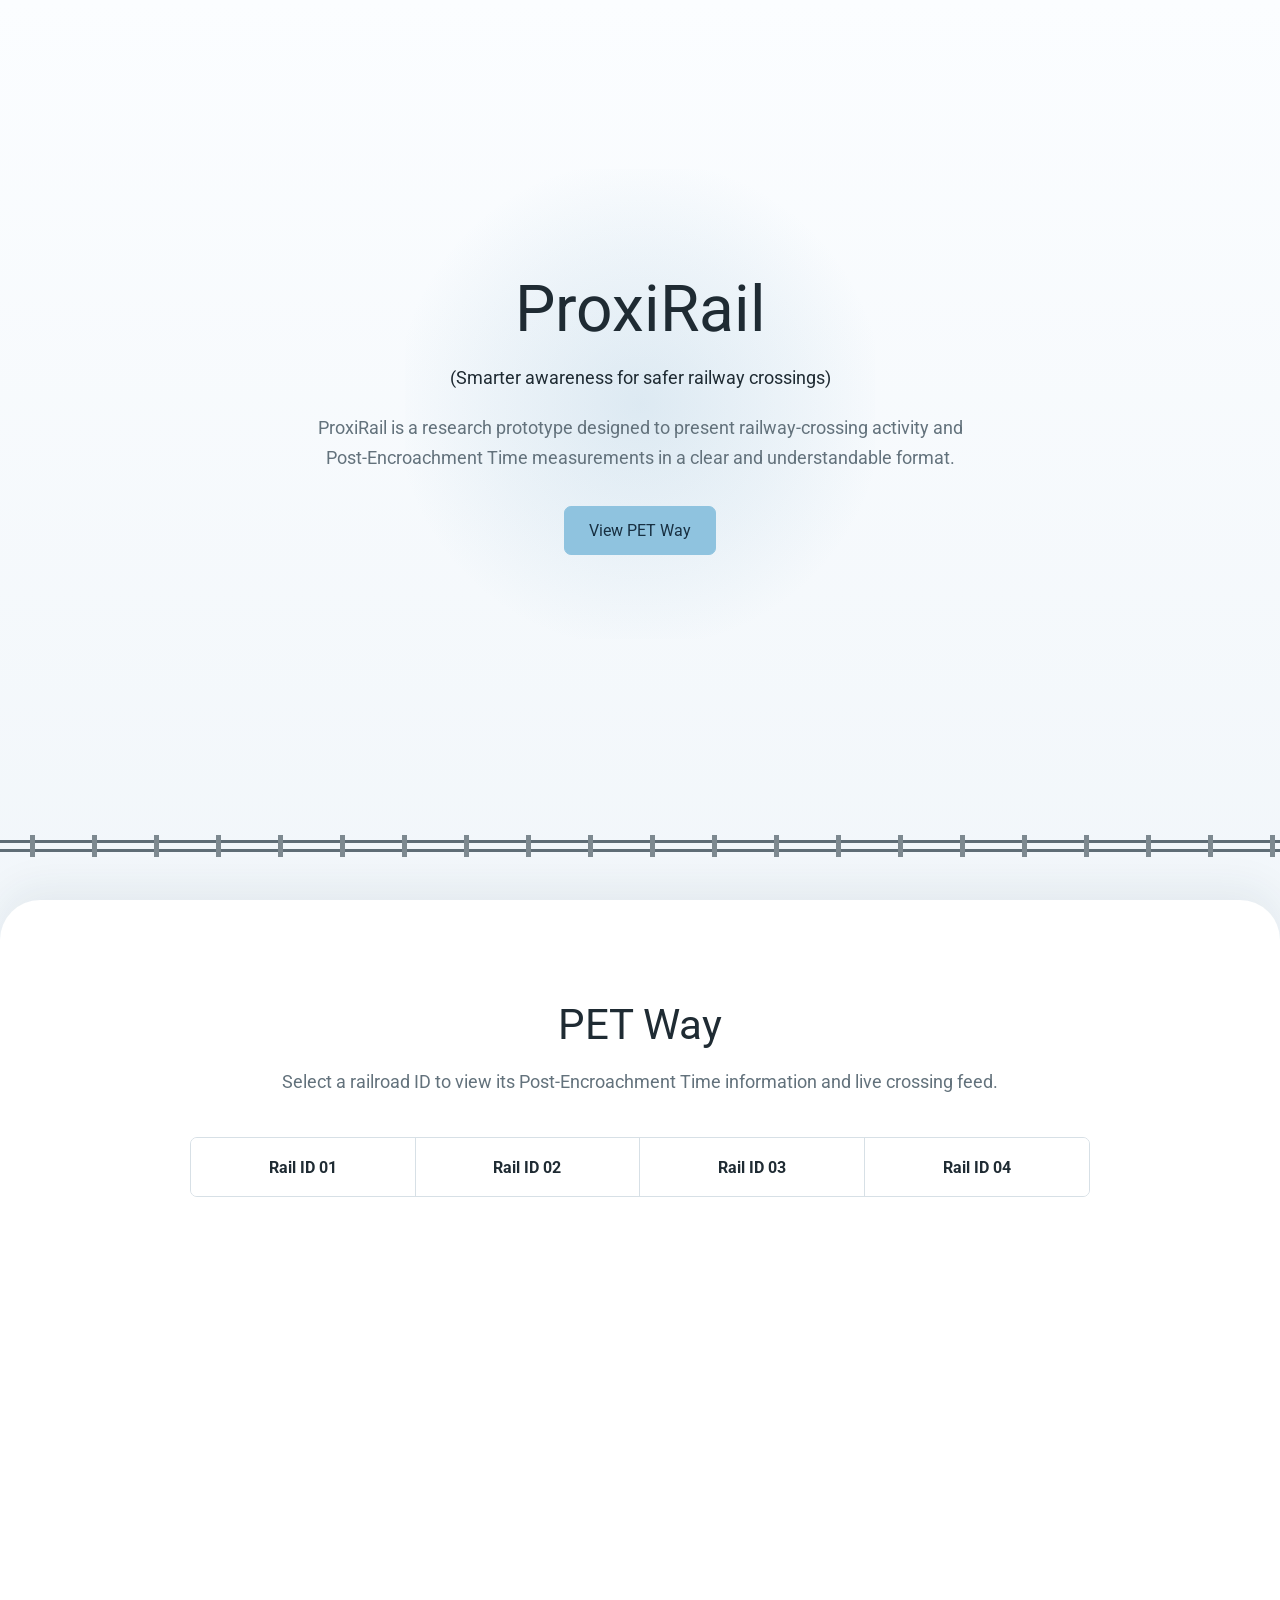
==== Main/Site/ProxiRailWebsite/site/index.html @ d84147f0 "Add files via upload" ====
<!DOCTYPE html>
<html lang="en">
<head>
    <meta charset="UTF-8">

    <meta
        name="viewport"
        content="width=device-width, initial-scale=1.0"
    >

    <title>ProxiRail</title>

    <!-- Roboto font -->
    <link rel="preconnect" href="https://fonts.googleapis.com">

    <link
        rel="preconnect"
        href="https://fonts.gstatic.com"
        crossorigin
    >

    <link
        href="https://fonts.googleapis.com/css2?family=Roboto:wght@400;700&display=swap"
        rel="stylesheet"
    >

    <link rel="stylesheet" href="style.css">
</head>

<body>
    <main>
        <!-- Welcome section -->
        <section class="welcome-section" id="welcome">
            <div class="welcome-content" id="welcomeContent">
                <h1 class="welcome-title">
                    ProxiRail
                </h1>

                <p class="welcome-subheading">
                    (Smarter awareness for safer railway crossings)
                </p>

                <p class="welcome-description">
                    ProxiRail is a research prototype designed to present
                    railway-crossing activity and Post-Encroachment Time
                    measurements in a clear and understandable format.
                </p>

                <button
                    class="main-button"
                    id="petWayButton"
                    type="button"
                >
                    View PET Way
                </button>
            </div>

            <!-- Train image -->
            <img
                class="moving-train"
                id="movingTrain"
                src="images/train.png"
                alt="Tri-Rail train"
            >

            <!-- Pedestrian image -->
            <img
                class="pedestrian"
                id="pedestrian"
                src="images/pedestrian.png"
                alt=""
                aria-hidden="true"
            >

            <!-- Railroad track -->
            <div
                class="welcome-track"
                aria-hidden="true"
            ></div>
        </section>

        <!-- PET Way section -->
        <section class="pet-section" id="pet-way">
            <div class="section-container">
                <div class="pet-heading">
                    <h2>
                        PET Way
                    </h2>

                    <p>
                        Select a railroad ID to view its
                        Post-Encroachment Time information and live
                        crossing feed.
                    </p>
                </div>

                <!-- Railroad ID buttons -->
                <div class="railroad-options">
                    <button
                        class="railroad-option"
                        type="button"
                        data-rail-id="Rail ID 01"
                    >
                        Rail ID 01
                    </button>

                    <button
                        class="railroad-option"
                        type="button"
                        data-rail-id="Rail ID 02"
                    >
                        Rail ID 02
                    </button>

                    <button
                        class="railroad-option"
                        type="button"
                        data-rail-id="Rail ID 03"
                    >
                        Rail ID 03
                    </button>

                    <button
                        class="railroad-option"
                        type="button"
                        data-rail-id="Rail ID 04"
                    >
                        Rail ID 04
                    </button>
                </div>

                <!-- Hidden until a Rail ID is selected -->
                <div
                    class="railroad-display"
                    id="railroadDisplay"
                    hidden
                >
                    <p class="selected-rail-label">
                        Selected railroad
                    </p>

                    <h3
                        class="selected-rail-id"
                        id="selectedRailId"
                    >
                        Rail ID
                    </h3>

                    <!-- PET measurements -->
                    <div class="metric-grid">
                        <article class="metric-box">
                            <p class="metric-label">
                                Minimum PET
                            </p>

                            <p class="metric-value">
                                1.3 seconds
                            </p>

                            <p class="metric-note">
                                Prototype data — not live
                            </p>
                        </article>

                        <article class="metric-box">
                            <p class="metric-label">
                                Average PET
                            </p>

                            <p class="metric-value">
                                2.5 seconds
                            </p>

                            <p class="metric-note">
                                Prototype data — not live
                            </p>
                        </article>

                        <article class="metric-box">
                            <p class="metric-label">
                                Conflict events
                            </p>

                            <p class="metric-value">
                                18
                            </p>

                            <p class="metric-note">
                                Prototype data — not live
                            </p>
                        </article>

                        <article class="metric-box">
                            <p class="metric-label">
                                PET risk category
                            </p>

                            <p class="metric-value">
                                High
                            </p>

                            <p class="metric-note">
                                Prototype data — not live
                            </p>
                        </article>
                    </div>

                    <!-- Future live-feed area -->
                    <div class="feed-placeholder">
                        <p>
                            Live crossing feed will appear here.
                        </p>
                    </div>
                </div>
            </div>
        </section>
    </main>

    <script src="script.js"></script>
</body>
</html>
---- Main/Site/ProxiRailWebsite/site/style.css ----
:root {
    font-family: "Roboto", sans-serif;

    --surface: #ffffff;
    --text: #1f2b33;
    --secondary-text: #63727c;

    --accent: #8fc3df;
    --accent-hover: #73aecf;

    --border: #d7e0e6;
}

/* General page settings */

* {
    box-sizing: border-box;
}

html {
    scroll-behavior: smooth;
}

body {
    margin: 0;

    background: linear-gradient(
        180deg,
        #fbfdff 0%,
        #f1f6fa 55%,
        #e8f0f5 100%
    );

    color: var(--text);

    font-family: "Roboto", sans-serif;
    font-weight: 400;
}

button,
input,
select,
textarea {
    font-family: "Roboto", sans-serif;
}

button {
    color: inherit;
}

[hidden] {
    display: none !important;
}

/* Welcome section */

.welcome-section {
    position: relative;

    min-height: 100vh;

    display: flex;
    align-items: center;
    justify-content: center;

    padding: 40px 24px 110px;

    background: transparent;
    overflow: hidden;
}

.welcome-content {
    position: relative;
    z-index: 3;

    width: 100%;
    max-width: 760px;

    text-align: center;

    transition:
        opacity 600ms ease,
        transform 600ms ease;
}

/* Soft blue glow */

.welcome-content::before {
    content: "";

    position: absolute;
    z-index: -1;

    left: 50%;
    top: 46%;

    width: 470px;
    height: 470px;

    transform: translate(-50%, -50%);

    background: radial-gradient(
        circle,
        rgba(91, 151, 190, 0.17) 0%,
        rgba(91, 151, 190, 0.07) 46%,
        transparent 74%
    );

    pointer-events: none;
}

.welcome-title {
    margin: 0;

    font-size: 64px;
    line-height: 1.1;
    font-weight: 400;

    opacity: 0;
    transform: translateY(20px);
}

.welcome-subheading {
    margin: 18px 0 0;

    font-size: 18px;
    line-height: 1.5;
    font-weight: 400;

    opacity: 0;
    transform: translateY(20px);
}

.welcome-description {
    max-width: 680px;
    margin: 22px auto 0;

    color: var(--secondary-text);

    font-size: 18px;
    line-height: 1.7;

    opacity: 0;
    transform: translateY(20px);
}

.main-button {
    margin-top: 32px;
    padding: 14px 24px;

    color: #183042;
    background: var(--accent);

    border: 1px solid var(--accent);
    border-radius: 7px;

    font-size: 16px;
    font-weight: 400;

    cursor: pointer;

    opacity: 0;
    transform: translateY(20px);

    transition:
        background 180ms ease,
        border-color 180ms ease,
        transform 180ms ease;
}

.main-button:hover {
    background: var(--accent-hover);
    border-color: var(--accent-hover);

    transform: translateY(-2px);
}

.main-button:focus-visible {
    outline: 3px solid rgba(115, 174, 207, 0.35);
    outline-offset: 4px;
}

/* Welcome opening animation */

body.page-loaded .welcome-title {
    animation: fade-up 800ms ease 300ms forwards;
}

body.page-loaded .welcome-subheading {
    animation: fade-up 800ms ease 600ms forwards;
}

body.page-loaded .welcome-description {
    animation: fade-up 800ms ease 900ms forwards;
}

body.page-loaded .main-button {
    animation: fade-up 800ms ease 1100ms forwards;
}

@keyframes fade-up {
    from {
        opacity: 0;
        transform: translateY(20px);
    }

    to {
        opacity: 1;
        transform: translateY(0);
    }
}

/* Railroad track */

.welcome-track {
    position: absolute;
    z-index: 1;

    left: 0;
    right: 0;
    bottom: 48px;

    height: 12px;

    border-top: 3px solid #5f6d76;
    border-bottom: 3px solid #5f6d76;
}

.welcome-track::after {
    content: "";

    position: absolute;

    left: 0;
    right: 0;
    top: -8px;

    height: 22px;

    background: repeating-linear-gradient(
        90deg,
        transparent 0,
        transparent 30px,
        #7d8990 30px,
        #7d8990 35px,
        transparent 35px,
        transparent 62px
    );
}

/* Train image */

.moving-train {
    position: absolute;
    z-index: 5;

    left: 100%;
    bottom: -25px;

    width: clamp(320px, 42vw, 570px);
    height: auto;

    opacity: 0;

    pointer-events: none;
    user-select: none;

    will-change: left, opacity;
}

/* Pedestrian image */

.pedestrian {
    position: absolute;
    z-index: 6;

    left: 9%;
    bottom: 46px;

    width: clamp(90px, 10vw, 135px);
    height: auto;

    opacity: 0;

    pointer-events: none;
    user-select: none;

    will-change: opacity, transform;
}

/* Fade out welcome information */

.welcome-section.is-departing .welcome-content {
    opacity: 0;
    transform: translateY(-20px);
}

/* Pedestrian gradually appears */

.welcome-section.is-departing .pedestrian {
    animation:
        proxirail-pedestrian-appear
        4200ms
        ease
        forwards;
}

@keyframes proxirail-pedestrian-appear {
    0%,
    35% {
        opacity: 0;
        transform: translateY(12px);
    }

    52% {
        opacity: 0.18;
        transform: translateY(7px);
    }

    72% {
        opacity: 0.55;
        transform: translateY(2px);
    }

    100% {
        opacity: 1;
        transform: translateY(0);
    }
}

/*
    Train sequence:
    1. Enters quickly
    2. Begins slowing
    3. Covers less distance
    4. Stops before the pedestrian
*/

.welcome-section.is-departing .moving-train {
    animation:
        proxirail-train-slow-stop
        4200ms
        linear
        forwards;
}

@keyframes proxirail-train-slow-stop {
    0% {
        left: 100%;
        opacity: 0;
    }

    8% {
        left: 92%;
        opacity: 1;
    }

    /* Fast movement */

    35% {
        left: 58%;
        opacity: 1;
    }

    /* Begins slowing */

    58% {
        left: 34%;
        opacity: 1;
    }

    /* Slower */

    75% {
        left: 25%;
        opacity: 1;
    }

    /* Almost stopped */

    88% {
        left: 22.5%;
        opacity: 1;
    }

    /* Final slow movement */

    96% {
        left: 22.1%;
        opacity: 1;
    }

    /* Fully stopped */

    100% {
        left: 22%;
        opacity: 1;
    }
}

/* PET Way section */

.pet-section {
    position: relative;

    min-height: 100vh;
    padding: 100px 24px;

    background: var(--surface);

    border-top-left-radius: 40px;
    border-top-right-radius: 40px;

    box-shadow:
        0 -12px 40px rgba(31, 58, 77, 0.07);
}

.section-container {
    width: 100%;
    max-width: 1200px;

    margin: 0 auto;
}

.pet-heading {
    max-width: 720px;

    margin: 0 auto;
    text-align: center;
}

.pet-heading h2 {
    margin: 0;

    font-size: 42px;
    line-height: 1.2;
    font-weight: 400;
}

.pet-heading p {
    margin: 18px 0 0;

    color: var(--secondary-text);

    font-size: 18px;
    line-height: 1.6;
}

/* Railroad ID row */

.railroad-options {
    display: grid;
    grid-template-columns: repeat(4, minmax(140px, 1fr));

    width: 100%;
    max-width: 900px;

    margin: 40px auto 0;

    background: var(--surface);

    border: 1px solid var(--border);
    border-radius: 7px;

    overflow: hidden;
}

.railroad-option {
    min-height: 58px;
    padding: 14px 18px;

    color: var(--text);
    background: var(--surface);

    border: 0;
    border-right: 1px solid var(--border);

    font-size: 16px;
    font-weight: 700;
    text-align: center;
    white-space: nowrap;

    cursor: pointer;

    transition:
        background 180ms ease,
        color 180ms ease;
}

.railroad-option:last-child {
    border-right: 0;
}

.railroad-option:hover {
    background: #eef6fa;
}

.railroad-option.selected {
    color: #183042;
    background: var(--accent);
}

.railroad-option:focus-visible {
    position: relative;
    z-index: 1;

    outline: 3px solid rgba(115, 174, 207, 0.42);
    outline-offset: -3px;
}

/* Selected railroad information */

.railroad-display {
    margin-top: 60px;
    padding-top: 36px;

    border-top: 1px solid var(--border);
}

.selected-rail-label {
    margin: 0;

    color: var(--secondary-text);

    font-size: 14px;
    line-height: 1.4;
}

.selected-rail-id {
    margin: 7px 0 0;

    font-size: 28px;
    line-height: 1.3;
    font-weight: 400;
}

/* PET metric boxes */

.metric-grid {
    display: grid;
    grid-template-columns: repeat(4, minmax(0, 1fr));

    gap: 20px;
    margin-top: 32px;
}

.metric-box {
    min-height: 170px;
    padding: 24px;

    background: linear-gradient(
        180deg,
        #f8fbfd 0%,
        #f1f6f9 100%
    );

    border: 1px solid var(--border);
    border-radius: 7px;
}

.metric-label {
    margin: 0;

    color: var(--secondary-text);

    font-size: 15px;
    line-height: 1.4;
}

.metric-value {
    margin: 22px 0 0;

    font-size: 28px;
    line-height: 1.2;
}

.metric-note {
    margin: 22px 0 0;

    color: var(--secondary-text);

    font-size: 13px;
    line-height: 1.4;
}

/* Future live-feed area */

.feed-placeholder {
    min-height: 320px;

    display: flex;
    align-items: center;
    justify-content: center;

    margin-top: 32px;
    padding: 24px;

    color: var(--secondary-text);

    background: linear-gradient(
        180deg,
        #f8fbfd 0%,
        #f1f6f9 100%
    );

    border: 1px dashed #aabac4;
    border-radius: 7px;

    text-align: center;
}

.feed-placeholder p {
    margin: 0;

    font-size: 15px;
    line-height: 1.5;
}

/* Tablet layout */

@media (max-width: 900px) {
    .welcome-title {
        font-size: 50px;
    }

    .pet-heading h2 {
        font-size: 38px;
    }

    .metric-grid {
        grid-template-columns: repeat(2, minmax(0, 1fr));
    }
}

/* Smaller screens */

@media (max-width: 700px) {
    .railroad-options {
        display: flex;

        max-width: 100%;

        overflow-x: auto;
        overflow-y: hidden;
    }

    .railroad-option {
        flex: 0 0 150px;

        min-height: 54px;
        padding: 13px 16px;

        font-size: 15px;
    }
}

/* Mobile layout */

@media (max-width: 600px) {
    .welcome-section {
        padding: 32px 18px 95px;
    }

    .welcome-content::before {
        width: 330px;
        height: 330px;
    }

    .welcome-title {
        font-size: 40px;
    }

    .welcome-subheading {
        font-size: 15px;
    }

    .welcome-description {
        font-size: 16px;
    }

    .main-button {
        padding: 13px 21px;
        font-size: 15px;
    }

    .welcome-track {
        bottom: 42px;
    }

    .moving-train {
        bottom: -27px;
        width: 330px;
    }

    .pedestrian {
        left: 5%;
        bottom: 40px;

        width: 88px;
    }

    @keyframes proxirail-train-slow-stop {
        0% {
            left: 100%;
            opacity: 0;
        }

        8% {
            left: 90%;
            opacity: 1;
        }

        35% {
            left: 54%;
            opacity: 1;
        }

        58% {
            left: 34%;
            opacity: 1;
        }

        75% {
            left: 27%;
            opacity: 1;
        }

        88% {
            left: 24.5%;
            opacity: 1;
        }

        96% {
            left: 24.1%;
            opacity: 1;
        }

        100% {
            left: 24%;
            opacity: 1;
        }
    }

    .pet-section {
        padding: 72px 18px;

        border-top-left-radius: 28px;
        border-top-right-radius: 28px;
    }

    .pet-heading h2 {
        font-size: 32px;
    }

    .pet-heading p {
        font-size: 16px;
    }

    .railroad-options {
        margin-top: 38px;
    }

    .railroad-display {
        margin-top: 48px;
        padding-top: 30px;
    }

    .selected-rail-id {
        font-size: 24px;
    }

    .metric-grid {
        grid-template-columns: 1fr;
    }

    .metric-value {
        font-size: 26px;
    }

    .feed-placeholder {
        min-height: 240px;
    }
}

/* Reduced-motion accessibility */

@media (prefers-reduced-motion: reduce) {
    html {
        scroll-behavior: auto;
    }

    .welcome-title,
    .welcome-subheading,
    .welcome-description,
    .main-button {
        opacity: 1;
        transform: none;

        animation: none !important;
    }

    .welcome-section.is-departing .welcome-content {
        opacity: 1;
        transform: none;
    }

    .moving-train,
    .pedestrian {
        display: none;
    }

    .main-button,
    .railroad-option,
    .welcome-content {
        transition: none;
    }
}
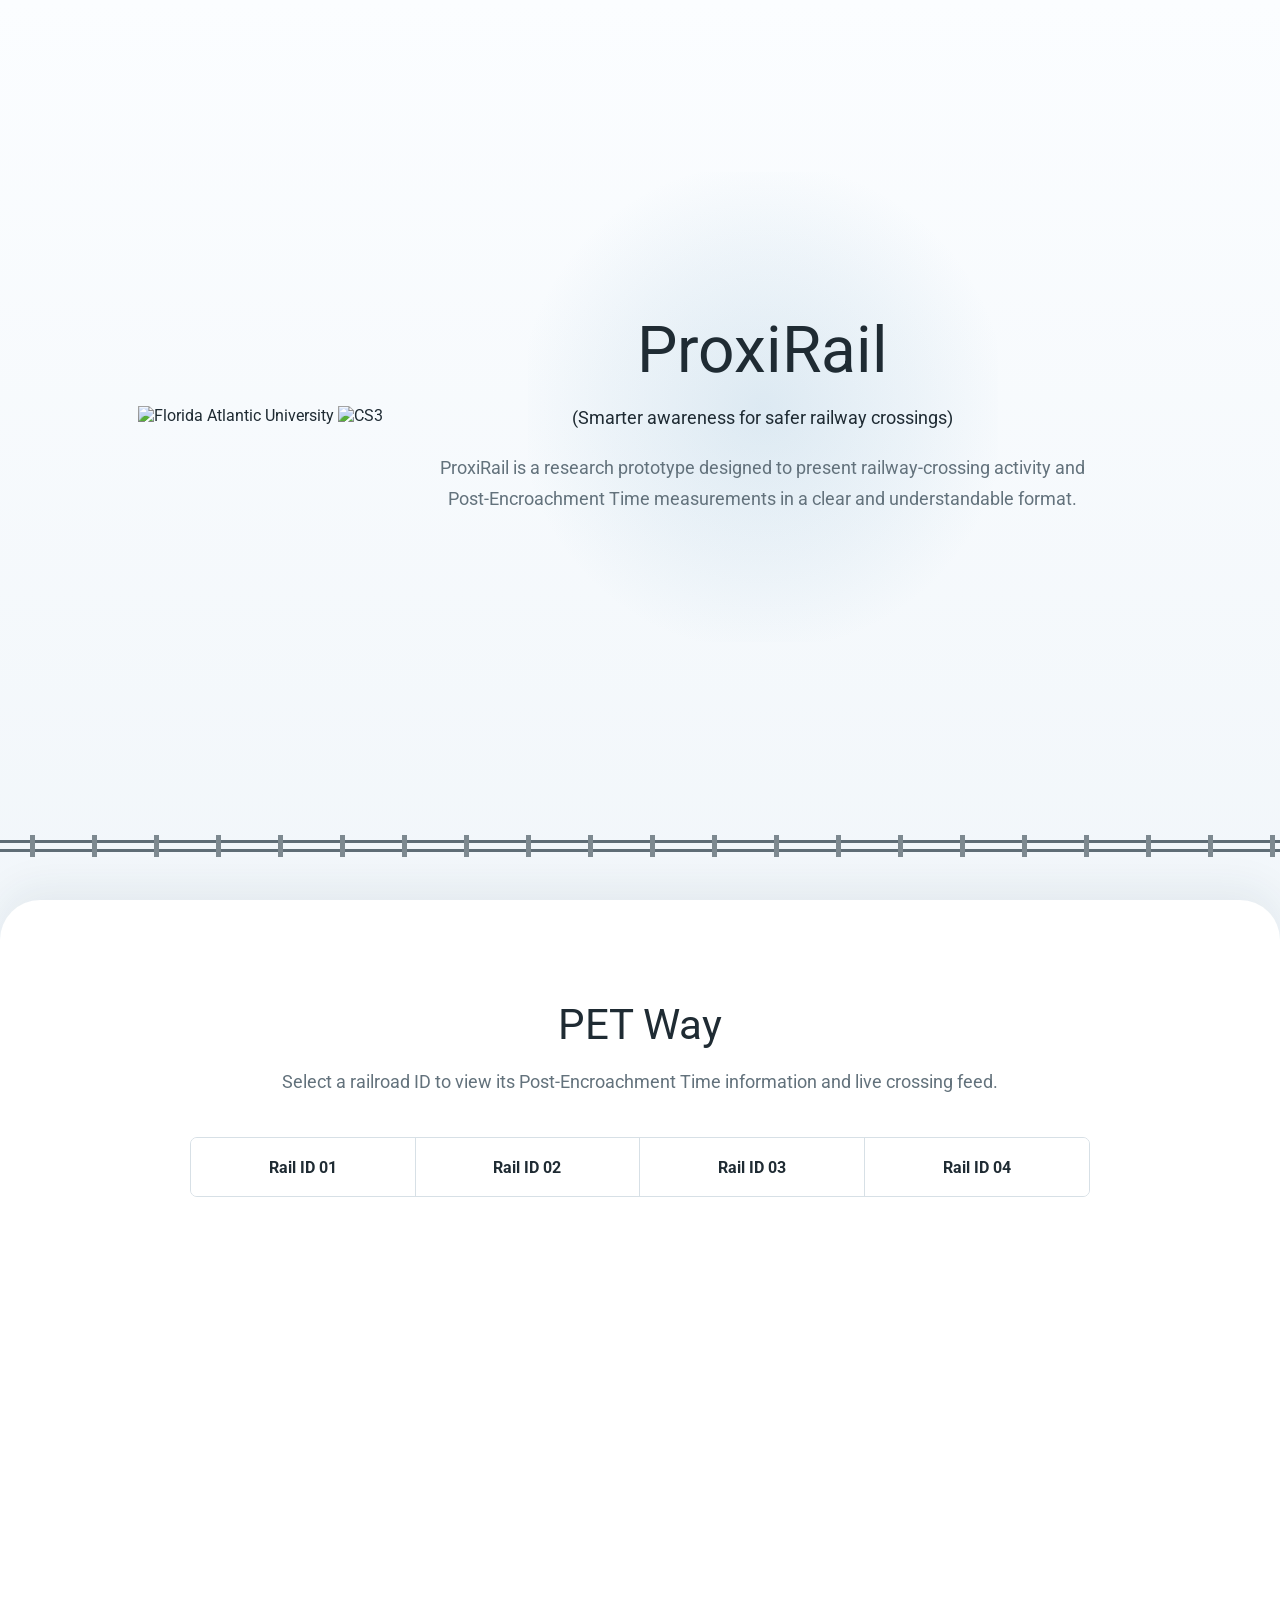
==== commit b4c6cc44: "Update index.html" ====
--- a/Main/Site/ProxiRailWebsite/site/index.html
+++ b/Main/Site/ProxiRailWebsite/site/index.html
@@ -31,6 +31,21 @@
     <main>
         <!-- Welcome section -->
         <section class="welcome-section" id="welcome">
+
+<!-- Organization logos -->
+<div class="organization-logos">
+    <img
+        class="organization-logo fau-logo"
+        src="images/fau.png"
+        alt="Florida Atlantic University"
+    >
+
+    <img
+        class="organization-logo cs3-logo"
+        src="images/cs3.png"
+        alt="CS3"
+    >
+</div>
             <div class="welcome-content" id="welcomeContent">
                 <h1 class="welcome-title">
                     ProxiRail
@@ -46,13 +61,7 @@
                     measurements in a clear and understandable format.
                 </p>
 
-                <button
-                    class="main-button"
-                    id="petWayButton"
-                    type="button"
-                >
-                    View PET Way
-                </button>
+                
             </div>
 
             <!-- Train image -->
@@ -63,14 +72,7 @@
                 alt="Tri-Rail train"
             >
 
-            <!-- Pedestrian image -->
-            <img
-                class="pedestrian"
-                id="pedestrian"
-                src="images/pedestrian.png"
-                alt=""
-                aria-hidden="true"
-            >
+            
 
             <!-- Railroad track -->
             <div
@@ -102,6 +104,7 @@
                         data-rail-id="Rail ID 01"
                     >
                         Rail ID 01
+
                     </button>
 
                     <button
@@ -218,4 +221,4 @@
 
     <script src="script.js"></script>
 </body>
-</html>+</html>
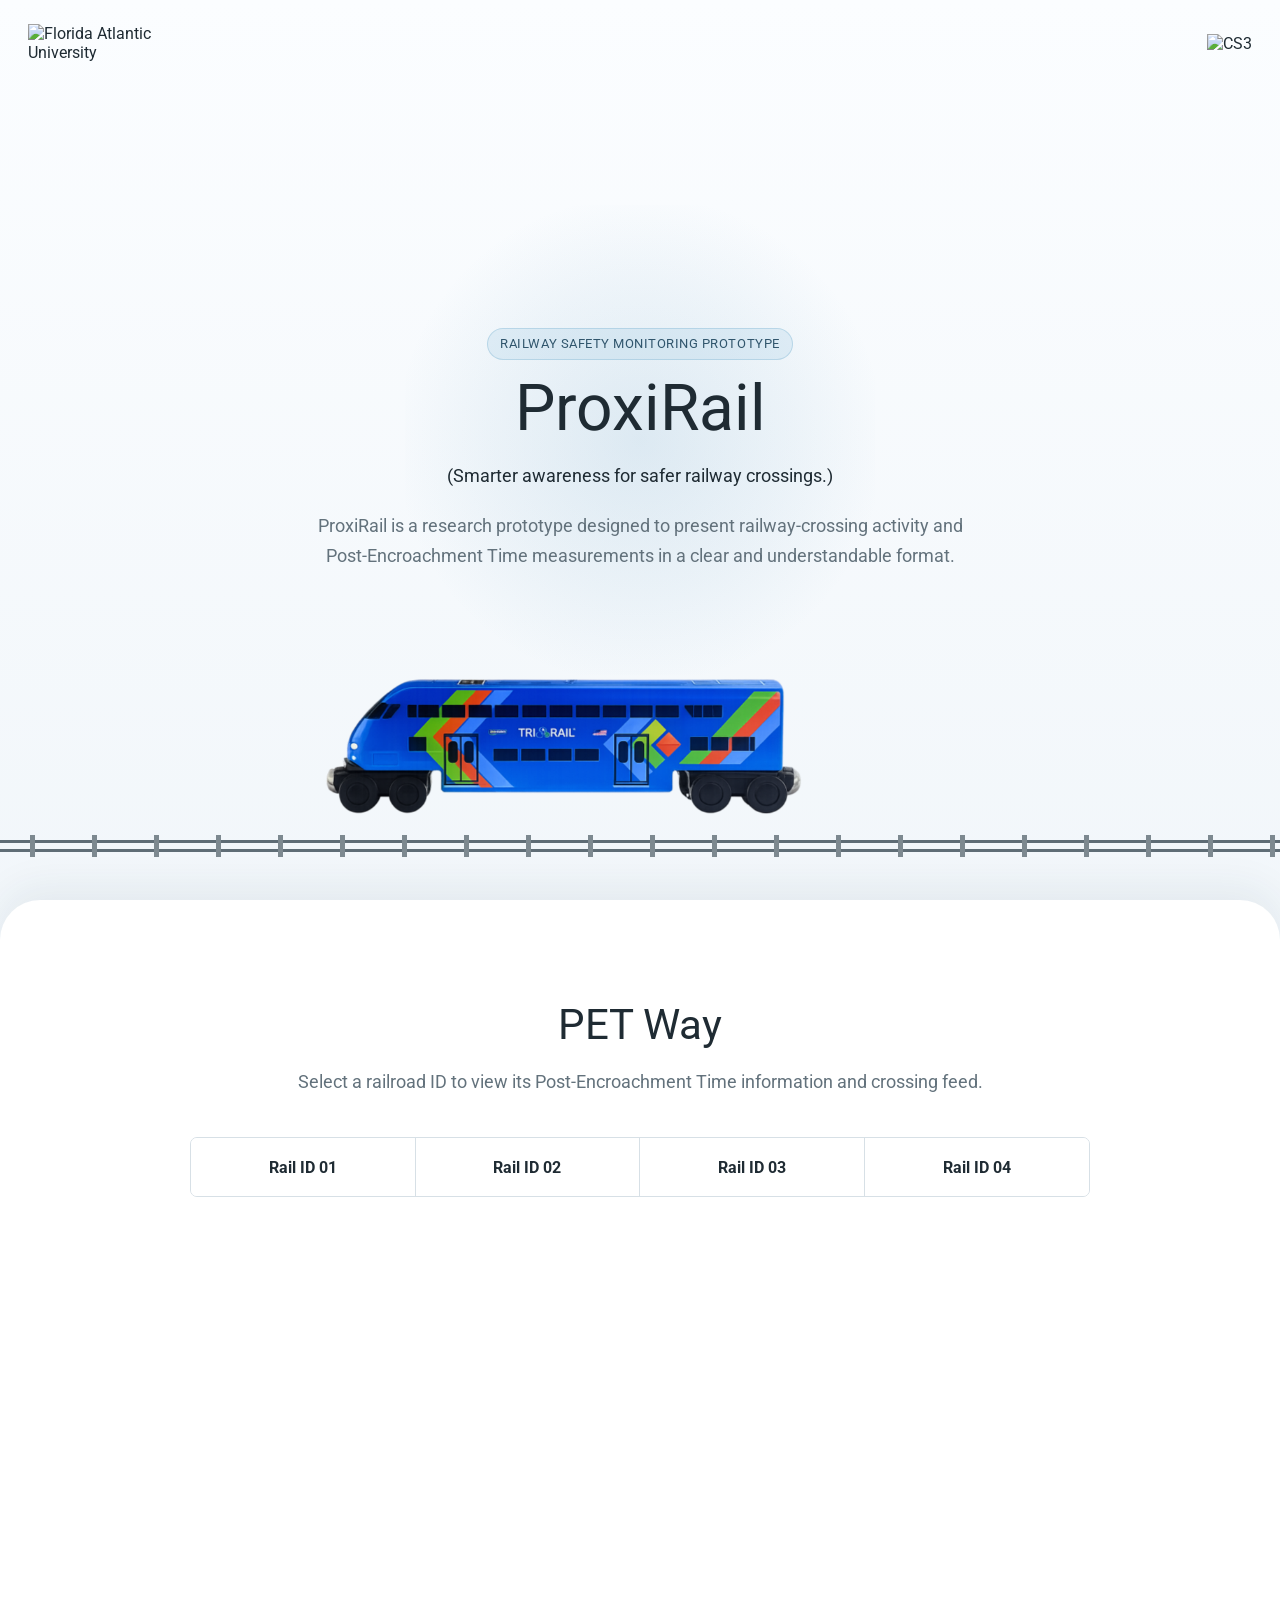
==== commit 7c5ddd38: "Update index.html" ====
--- a/Main/Site/ProxiRailWebsite/site/index.html
+++ b/Main/Site/ProxiRailWebsite/site/index.html
@@ -8,6 +8,11 @@
         content="width=device-width, initial-scale=1.0"
     >
 
+    <meta
+        name="description"
+        content="ProxiRail presents railway-crossing activity and Post-Encroachment Time information."
+    >
+
     <title>ProxiRail</title>
 
     <!-- Roboto font -->
@@ -24,35 +29,51 @@
         rel="stylesheet"
     >
 
+    <!-- Website CSS -->
     <link rel="stylesheet" href="style.css">
 </head>
 
 <body>
     <main>
         <!-- Welcome section -->
-        <section class="welcome-section" id="welcome">
-
-<!-- Organization logos -->
-<div class="organization-logos">
-    <img
-        class="organization-logo fau-logo"
-        src="images/fau.png"
-        alt="Florida Atlantic University"
-    >
-
-    <img
-        class="organization-logo cs3-logo"
-        src="images/cs3.png"
-        alt="CS3"
-    >
-</div>
-            <div class="welcome-content" id="welcomeContent">
-                <h1 class="welcome-title">
+        <section
+            class="welcome-section"
+            id="welcome"
+            aria-labelledby="welcomeTitle"
+        >
+            <!-- FAU and CS3 logos -->
+            <div class="organization-logos">
+                <img
+                    class="organization-logo fau-logo"
+                    src="images/fau.png"
+                    alt="Florida Atlantic University"
+                >
+
+                <img
+                    class="organization-logo cs3-logo"
+                    src="images/cs3.png"
+                    alt="CS3"
+                >
+            </div>
+
+            <!-- Welcome information -->
+            <div
+                class="welcome-content"
+                id="welcomeContent"
+            >
+                <p class="scene-label">
+                    Railway safety monitoring prototype
+                </p>
+
+                <h1
+                    class="welcome-title"
+                    id="welcomeTitle"
+                >
                     ProxiRail
                 </h1>
 
                 <p class="welcome-subheading">
-                    (Smarter awareness for safer railway crossings)
+                    (Smarter awareness for safer railway crossings.)
                 </p>
 
                 <p class="welcome-description">
@@ -60,8 +81,6 @@
                     railway-crossing activity and Post-Encroachment Time
                     measurements in a clear and understandable format.
                 </p>
-
-                
             </div>
 
             <!-- Train image -->
@@ -69,10 +88,8 @@
                 class="moving-train"
                 id="movingTrain"
                 src="images/train.png"
-                alt="Tri-Rail train"
+                alt="Tri-Rail train moving along the railroad track"
             >
-
-            
 
             <!-- Railroad track -->
             <div
@@ -82,29 +99,36 @@
         </section>
 
         <!-- PET Way section -->
-        <section class="pet-section" id="pet-way">
+        <section
+            class="pet-section"
+            id="pet-way"
+            aria-labelledby="petWayTitle"
+        >
             <div class="section-container">
+                <!-- PET Way heading -->
                 <div class="pet-heading">
-                    <h2>
+                    <h2 id="petWayTitle">
                         PET Way
                     </h2>
 
                     <p>
                         Select a railroad ID to view its
-                        Post-Encroachment Time information and live
+                        Post-Encroachment Time information and
                         crossing feed.
                     </p>
                 </div>
 
-                <!-- Railroad ID buttons -->
-                <div class="railroad-options">
+                <!-- Railroad ID selection -->
+                <div
+                    class="railroad-options"
+                    aria-label="Railroad locations"
+                >
                     <button
                         class="railroad-option"
                         type="button"
                         data-rail-id="Rail ID 01"
                     >
                         Rail ID 01
-
                     </button>
 
                     <button
@@ -156,7 +180,10 @@
                                 Minimum PET
                             </p>
 
-                            <p class="metric-value">
+                            <p
+                                class="metric-value"
+                                id="minimumPet"
+                            >
                                 1.3 seconds
                             </p>
 
@@ -170,7 +197,10 @@
                                 Average PET
                             </p>
 
-                            <p class="metric-value">
+                            <p
+                                class="metric-value"
+                                id="averagePet"
+                            >
                                 2.5 seconds
                             </p>
 
@@ -184,7 +214,10 @@
                                 Conflict events
                             </p>
 
-                            <p class="metric-value">
+                            <p
+                                class="metric-value"
+                                id="conflictEvents"
+                            >
                                 18
                             </p>
 
@@ -198,7 +231,10 @@
                                 PET risk category
                             </p>
 
-                            <p class="metric-value">
+                            <p
+                                class="metric-value"
+                                id="riskCategory"
+                            >
                                 High
                             </p>
 
@@ -208,10 +244,13 @@
                         </article>
                     </div>
 
-                    <!-- Future live-feed area -->
-                    <div class="feed-placeholder">
+                    <!-- Future crossing feed -->
+                    <div
+                        class="feed-placeholder"
+                        id="crossingFeed"
+                    >
                         <p>
-                            Live crossing feed will appear here.
+                            The crossing feed will appear here.
                         </p>
                     </div>
                 </div>
@@ -219,6 +258,7 @@
         </section>
     </main>
 
+    <!-- Website JavaScript -->
     <script src="script.js"></script>
 </body>
 </html>
--- a/Main/Site/ProxiRailWebsite/site/style.css
+++ b/Main/Site/ProxiRailWebsite/site/style.css
@@ -1,6 +1,4 @@
 :root {
-    font-family: "Roboto", sans-serif;
-
     --surface: #ffffff;
     --text: #1f2b33;
     --secondary-text: #63727c;
@@ -33,7 +31,7 @@
 
     color: var(--text);
 
-    font-family: "Roboto", sans-serif;
+    font-family: "Roboto", Arial, sans-serif;
     font-weight: 400;
 }
 
@@ -41,14 +39,16 @@
 input,
 select,
 textarea {
-    font-family: "Roboto", sans-serif;
-}
-
-button {
-    color: inherit;
+    font-family: inherit;
 }
 
 [hidden] {
+    display: none !important;
+}
+
+/* Hide the old PET Way button */
+
+.main-button {
     display: none !important;
 }
 
@@ -63,7 +63,7 @@
     align-items: center;
     justify-content: center;
 
-    padding: 40px 24px 110px;
+    padding: 110px 24px 110px;
 
     background: transparent;
     overflow: hidden;
@@ -83,7 +83,7 @@
         transform 600ms ease;
 }
 
-/* Soft blue glow */
+/* Soft blue glow behind the welcome text */
 
 .welcome-content::before {
     content: "";
@@ -109,6 +109,8 @@
     pointer-events: none;
 }
 
+/* Welcome title */
+
 .welcome-title {
     margin: 0;
 
@@ -120,6 +122,8 @@
     transform: translateY(20px);
 }
 
+/* Welcome subheading */
+
 .welcome-subheading {
     margin: 18px 0 0;
 
@@ -130,6 +134,8 @@
     opacity: 0;
     transform: translateY(20px);
 }
+
+/* Welcome description */
 
 .welcome-description {
     max-width: 680px;
@@ -139,63 +145,24 @@
 
     font-size: 18px;
     line-height: 1.7;
+    font-weight: 400;
 
     opacity: 0;
     transform: translateY(20px);
 }
 
-.main-button {
-    margin-top: 32px;
-    padding: 14px 24px;
-
-    color: #183042;
-    background: var(--accent);
-
-    border: 1px solid var(--accent);
-    border-radius: 7px;
-
-    font-size: 16px;
-    font-weight: 400;
-
-    cursor: pointer;
-
-    opacity: 0;
-    transform: translateY(20px);
-
-    transition:
-        background 180ms ease,
-        border-color 180ms ease,
-        transform 180ms ease;
-}
-
-.main-button:hover {
-    background: var(--accent-hover);
-    border-color: var(--accent-hover);
-
-    transform: translateY(-2px);
-}
-
-.main-button:focus-visible {
-    outline: 3px solid rgba(115, 174, 207, 0.35);
-    outline-offset: 4px;
-}
-
-/* Welcome opening animation */
+/* Welcome text opening animation */
 
 body.page-loaded .welcome-title {
-    animation: fade-up 800ms ease 300ms forwards;
+    animation: fade-up 650ms ease 150ms forwards;
 }
 
 body.page-loaded .welcome-subheading {
-    animation: fade-up 800ms ease 600ms forwards;
+    animation: fade-up 650ms ease 350ms forwards;
 }
 
 body.page-loaded .welcome-description {
-    animation: fade-up 800ms ease 900ms forwards;
-}
-
-body.page-loaded .main-button {
-    animation: fade-up 800ms ease 1100ms forwards;
+    animation: fade-up 650ms ease 550ms forwards;
 }
 
 @keyframes fade-up {
@@ -208,6 +175,42 @@
         opacity: 1;
         transform: translateY(0);
     }
+}
+
+/* FAU and CS3 logos */
+
+.organization-logos {
+    position: absolute;
+    z-index: 50;
+
+    top: 24px;
+    left: 28px;
+    right: 28px;
+
+    display: flex;
+    align-items: center;
+    justify-content: space-between;
+
+    pointer-events: none;
+}
+
+.organization-logo {
+    display: block;
+
+    width: auto;
+    height: auto;
+
+    object-fit: contain;
+}
+
+.fau-logo {
+    max-width: 145px;
+    max-height: 70px;
+}
+
+.cs3-logo {
+    max-width: 125px;
+    max-height: 70px;
 }
 
 /* Railroad track */
@@ -268,78 +271,27 @@
     will-change: left, opacity;
 }
 
-/* Pedestrian image */
-
-.pedestrian {
-    position: absolute;
-    z-index: 6;
-
-    left: 9%;
-    bottom: 46px;
-
-    width: clamp(90px, 10vw, 135px);
-    height: auto;
-
-    opacity: 0;
-
-    pointer-events: none;
-    user-select: none;
-
-    will-change: opacity, transform;
-}
-
-/* Fade out welcome information */
-
-.welcome-section.is-departing .welcome-content {
+/*
+    JavaScript adds the auto-sequence class
+    after the visitor has 10 seconds to read.
+*/
+
+.welcome-section.auto-sequence .welcome-content {
     opacity: 0;
     transform: translateY(-20px);
 }
 
-/* Pedestrian gradually appears */
-
-.welcome-section.is-departing .pedestrian {
-    animation:
-        proxirail-pedestrian-appear
-        4200ms
-        ease
-        forwards;
-}
-
-@keyframes proxirail-pedestrian-appear {
-    0%,
-    35% {
-        opacity: 0;
-        transform: translateY(12px);
-    }
-
-    52% {
-        opacity: 0.18;
-        transform: translateY(7px);
-    }
-
-    72% {
-        opacity: 0.55;
-        transform: translateY(2px);
-    }
-
-    100% {
-        opacity: 1;
-        transform: translateY(0);
-    }
-}
-
 /*
-    Train sequence:
-    1. Enters quickly
-    2. Begins slowing
-    3. Covers less distance
-    4. Stops before the pedestrian
+    Train animation:
+    - Enters quickly
+    - Gradually slows down
+    - Stops and remains stationary
 */
 
-.welcome-section.is-departing .moving-train {
+.welcome-section.auto-sequence .moving-train {
     animation:
         proxirail-train-slow-stop
-        4200ms
+        3600ms
         linear
         forwards;
 }
@@ -369,7 +321,7 @@
         opacity: 1;
     }
 
-    /* Slower */
+    /* Slower movement */
 
     75% {
         left: 25%;
@@ -422,6 +374,8 @@
     margin: 0 auto;
 }
 
+/* PET Way heading */
+
 .pet-heading {
     max-width: 720px;
 
@@ -444,9 +398,10 @@
 
     font-size: 18px;
     line-height: 1.6;
-}
-
-/* Railroad ID row */
+    font-weight: 400;
+}
+
+/* Railroad ID spreadsheet-style row */
 
 .railroad-options {
     display: grid;
@@ -474,6 +429,7 @@
 
     border: 0;
     border-right: 1px solid var(--border);
+    border-radius: 0;
 
     font-size: 16px;
     font-weight: 700;
@@ -508,7 +464,7 @@
     outline-offset: -3px;
 }
 
-/* Selected railroad information */
+/* Information displayed after selecting a railroad */
 
 .railroad-display {
     margin-top: 60px;
@@ -524,6 +480,7 @@
 
     font-size: 14px;
     line-height: 1.4;
+    font-weight: 400;
 }
 
 .selected-rail-id {
@@ -534,7 +491,7 @@
     font-weight: 400;
 }
 
-/* PET metric boxes */
+/* PET measurement boxes */
 
 .metric-grid {
     display: grid;
@@ -565,6 +522,7 @@
 
     font-size: 15px;
     line-height: 1.4;
+    font-weight: 400;
 }
 
 .metric-value {
@@ -572,6 +530,7 @@
 
     font-size: 28px;
     line-height: 1.2;
+    font-weight: 400;
 }
 
 .metric-note {
@@ -581,6 +540,7 @@
 
     font-size: 13px;
     line-height: 1.4;
+    font-weight: 400;
 }
 
 /* Future live-feed area */
@@ -614,6 +574,7 @@
 
     font-size: 15px;
     line-height: 1.5;
+    font-weight: 400;
 }
 
 /* Tablet layout */
@@ -658,7 +619,7 @@
 
 @media (max-width: 600px) {
     .welcome-section {
-        padding: 32px 18px 95px;
+        padding: 100px 18px 95px;
     }
 
     .welcome-content::before {
@@ -678,10 +639,25 @@
         font-size: 16px;
     }
 
-    .main-button {
-        padding: 13px 21px;
-        font-size: 15px;
-    }
+    /* Mobile logos */
+
+    .organization-logos {
+        top: 14px;
+        left: 14px;
+        right: 14px;
+    }
+
+    .fau-logo {
+        max-width: 95px;
+        max-height: 48px;
+    }
+
+    .cs3-logo {
+        max-width: 85px;
+        max-height: 48px;
+    }
+
+    /* Mobile railroad scene */
 
     .welcome-track {
         bottom: 42px;
@@ -690,13 +666,6 @@
     .moving-train {
         bottom: -27px;
         width: 330px;
-    }
-
-    .pedestrian {
-        left: 5%;
-        bottom: 40px;
-
-        width: 88px;
     }
 
     @keyframes proxirail-train-slow-stop {
@@ -741,6 +710,8 @@
         }
     }
 
+    /* Mobile PET section */
+
     .pet-section {
         padding: 72px 18px;
 
@@ -791,27 +762,124 @@
 
     .welcome-title,
     .welcome-subheading,
-    .welcome-description,
-    .main-button {
+    .welcome-description {
         opacity: 1;
         transform: none;
 
         animation: none !important;
     }
 
-    .welcome-section.is-departing .welcome-content {
+    .welcome-section.auto-sequence .welcome-content {
         opacity: 1;
         transform: none;
     }
 
-    .moving-train,
-    .pedestrian {
+    .moving-train {
         display: none;
     }
 
-    .main-button,
     .railroad-option,
     .welcome-content {
         transition: none;
     }
-}+}
+/* Updated automatic welcome scene */
+
+/* Small label above the title */
+
+.scene-label {
+    display: inline-block;
+
+    margin: 0 0 14px;
+    padding: 7px 12px;
+
+    color: #31566d;
+    background: rgba(143, 195, 223, 0.2);
+
+    border: 1px solid rgba(115, 174, 207, 0.35);
+    border-radius: 999px;
+
+    font-size: 13px;
+    line-height: 1.2;
+    letter-spacing: 0.04em;
+    text-transform: uppercase;
+
+    opacity: 0;
+    transform: translateY(15px);
+}
+
+/* Fade the new label in when the page opens */
+
+body.page-loaded .scene-label {
+    animation: fade-up 650ms ease 50ms forwards;
+}
+
+/*
+    Keep the title, subheading, and description visible
+    while the train animation is running.
+*/
+
+.welcome-section.auto-sequence .welcome-content {
+    opacity: 1;
+    transform: none;
+}
+
+/* Mobile layout improvements */
+
+@media (max-width: 600px) {
+    .welcome-section {
+        min-height: 100svh;
+
+        justify-content: flex-start;
+
+        padding:
+            105px
+            18px
+            185px;
+    }
+
+    .welcome-content {
+        max-width: 370px;
+    }
+
+    .scene-label {
+        margin-bottom: 12px;
+        padding: 6px 10px;
+
+        font-size: 10px;
+    }
+
+    .welcome-title {
+        font-size: 39px;
+    }
+
+    .welcome-subheading {
+        margin-top: 14px;
+
+        font-size: 14px;
+        line-height: 1.45;
+    }
+
+    .welcome-description {
+        margin-top: 17px;
+
+        font-size: 15px;
+        line-height: 1.55;
+    }
+
+    /*
+        Move the train and track upward together.
+        This preserves their alignment.
+    */
+
+    .welcome-track {
+        bottom: 62px;
+    }
+
+    .moving-train {
+        bottom: -7px;
+
+        width: 300px;
+        max-width: 82vw;
+    }
+}
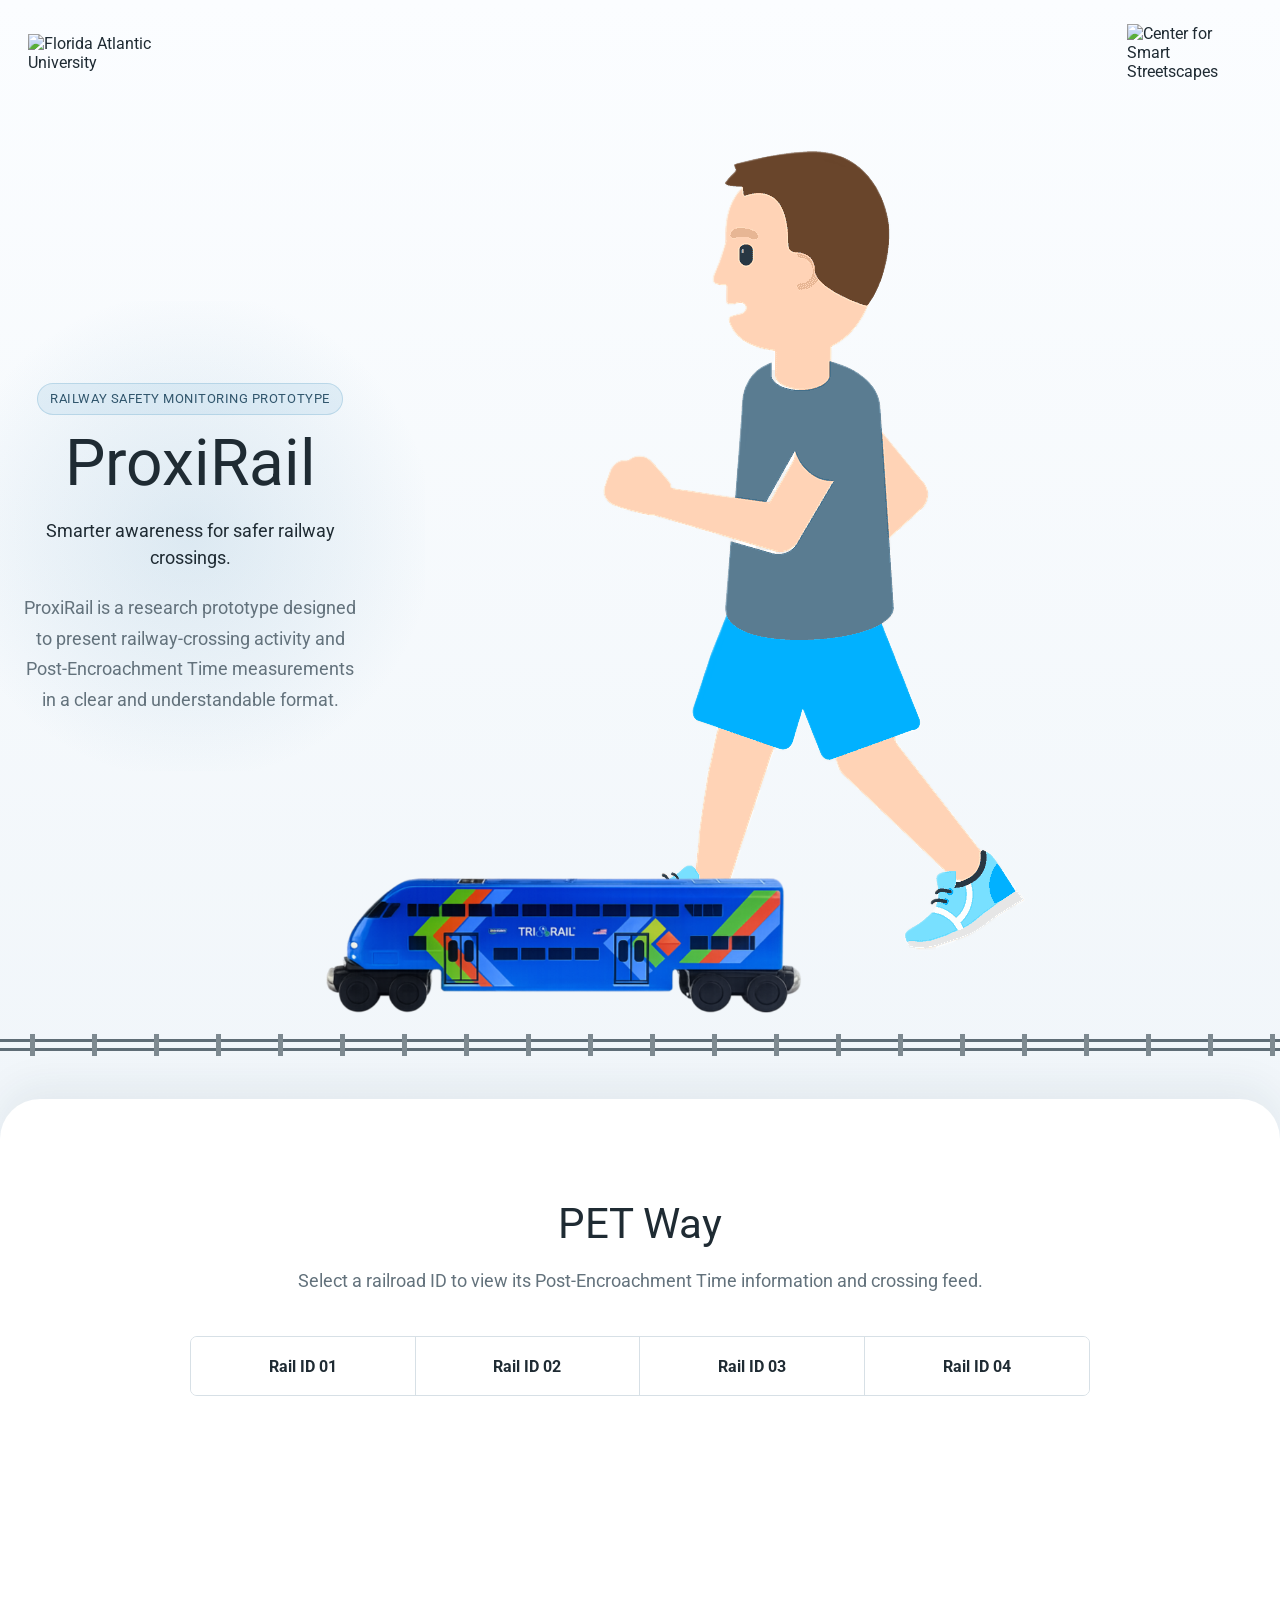
==== commit 3953be26: "Update index.html" ====
--- a/Main/Site/ProxiRailWebsite/site/index.html
+++ b/Main/Site/ProxiRailWebsite/site/index.html
@@ -25,7 +25,7 @@
     >
 
     <link
-        href="https://fonts.googleapis.com/css2?family=Roboto:wght@400;700&display=swap"
+        href="https://fonts.googleapis.com/css2?family=Roboto:wght@400;500;700&display=swap"
         rel="stylesheet"
     >
 
@@ -47,12 +47,14 @@
                     class="organization-logo fau-logo"
                     src="images/fau.png"
                     alt="Florida Atlantic University"
+                    data-optional-image
                 >
 
                 <img
                     class="organization-logo cs3-logo"
                     src="images/cs3.png"
-                    alt="CS3"
+                    alt="Center for Smart Streetscapes"
+                    data-optional-image
                 >
             </div>
 
@@ -73,7 +75,7 @@
                 </h1>
 
                 <p class="welcome-subheading">
-                    (Smarter awareness for safer railway crossings.)
+                    Smarter awareness for safer railway crossings.
                 </p>
 
                 <p class="welcome-description">
@@ -83,12 +85,24 @@
                 </p>
             </div>
 
+            <!-- Pedestrian image -->
+            <img
+                class="pedestrian"
+                id="pedestrian"
+                src="images/pedestrian.png"
+                alt=""
+                aria-hidden="true"
+                data-optional-image
+            >
+
             <!-- Train image -->
             <img
                 class="moving-train"
                 id="movingTrain"
                 src="images/train.png"
-                alt="Tri-Rail train moving along the railroad track"
+                alt=""
+                aria-hidden="true"
+                data-optional-image
             >
 
             <!-- Railroad track -->
@@ -121,11 +135,13 @@
                 <!-- Railroad ID selection -->
                 <div
                     class="railroad-options"
+                    role="group"
                     aria-label="Railroad locations"
                 >
                     <button
                         class="railroad-option"
                         type="button"
+                        aria-pressed="false"
                         data-rail-id="Rail ID 01"
                     >
                         Rail ID 01
@@ -134,6 +150,7 @@
                     <button
                         class="railroad-option"
                         type="button"
+                        aria-pressed="false"
                         data-rail-id="Rail ID 02"
                     >
                         Rail ID 02
@@ -142,6 +159,7 @@
                     <button
                         class="railroad-option"
                         type="button"
+                        aria-pressed="false"
                         data-rail-id="Rail ID 03"
                     >
                         Rail ID 03
@@ -150,6 +168,7 @@
                     <button
                         class="railroad-option"
                         type="button"
+                        aria-pressed="false"
                         data-rail-id="Rail ID 04"
                     >
                         Rail ID 04
@@ -160,6 +179,7 @@
                 <div
                     class="railroad-display"
                     id="railroadDisplay"
+                    aria-live="polite"
                     hidden
                 >
                     <p class="selected-rail-label">
@@ -182,13 +202,13 @@
 
                             <p
                                 class="metric-value"
-                                id="minimumPet"
-                            >
-                                1.3 seconds
-                            </p>
-
-                            <p class="metric-note">
-                                Prototype data — not live
+                                id="minPet"
+                            >
+                                &mdash;
+                            </p>
+
+                            <p class="metric-note">
+                                Prototype data &mdash; not live
                             </p>
                         </article>
 
@@ -199,13 +219,13 @@
 
                             <p
                                 class="metric-value"
-                                id="averagePet"
-                            >
-                                2.5 seconds
-                            </p>
-
-                            <p class="metric-note">
-                                Prototype data — not live
+                                id="avgPet"
+                            >
+                                &mdash;
+                            </p>
+
+                            <p class="metric-note">
+                                Prototype data &mdash; not live
                             </p>
                         </article>
 
@@ -216,13 +236,13 @@
 
                             <p
                                 class="metric-value"
-                                id="conflictEvents"
-                            >
-                                18
-                            </p>
-
-                            <p class="metric-note">
-                                Prototype data — not live
+                                id="conflictCount"
+                            >
+                                &mdash;
+                            </p>
+
+                            <p class="metric-note">
+                                Prototype data &mdash; not live
                             </p>
                         </article>
 
@@ -235,23 +255,35 @@
                                 class="metric-value"
                                 id="riskCategory"
                             >
-                                High
-                            </p>
-
-                            <p class="metric-note">
-                                Prototype data — not live
+                                &mdash;
+                            </p>
+
+                            <p class="metric-note">
+                                Prototype data &mdash; not live
                             </p>
                         </article>
                     </div>
 
-                    <!-- Future crossing feed -->
-                    <div
-                        class="feed-placeholder"
-                        id="crossingFeed"
-                    >
-                        <p>
-                            The crossing feed will appear here.
-                        </p>
+                    <!-- Crossing feed -->
+                    <div class="feed-area">
+                        <video
+                            class="crossing-feed"
+                            id="crossingFeed"
+                            controls
+                            muted
+                            playsinline
+                            preload="metadata"
+                            hidden
+                        ></video>
+
+                        <div
+                            class="feed-placeholder"
+                            id="feedMessage"
+                        >
+                            <p>
+                                Select a railroad to load its crossing feed.
+                            </p>
+                        </div>
                     </div>
                 </div>
             </div>
